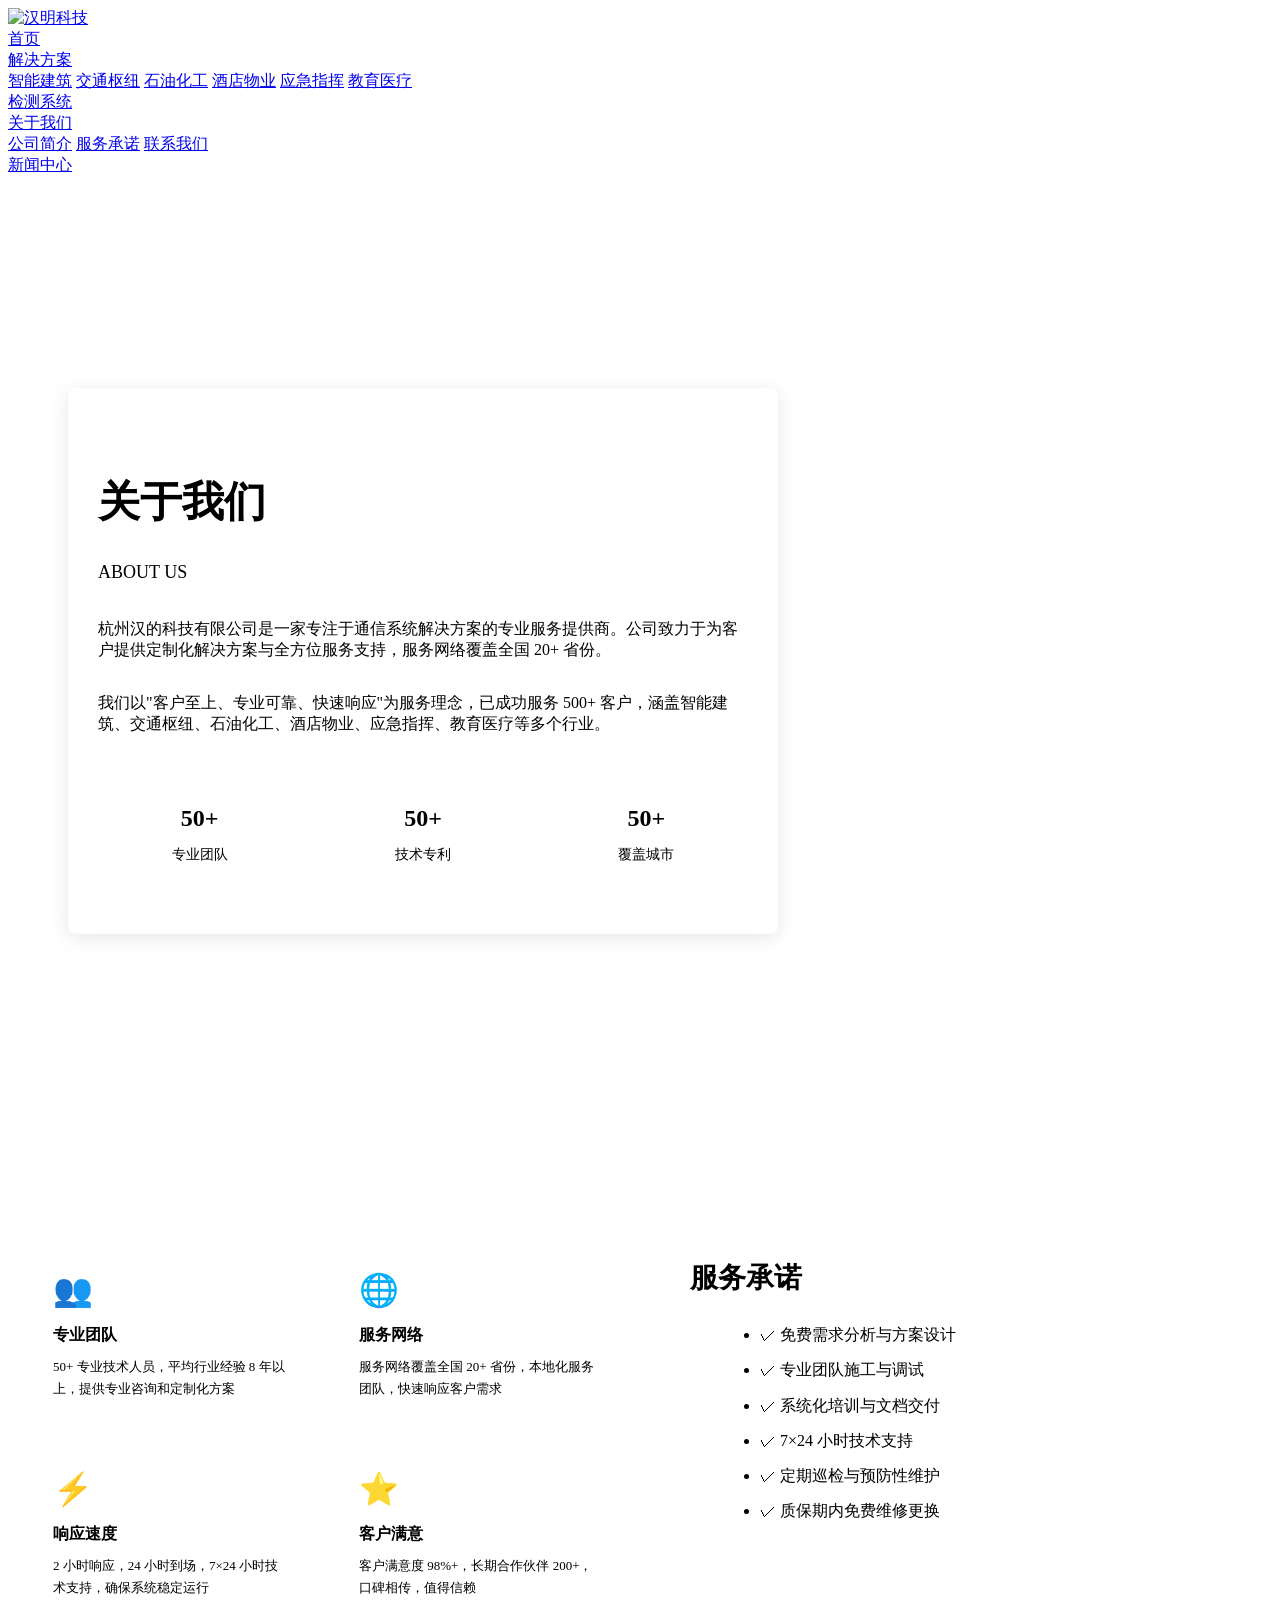
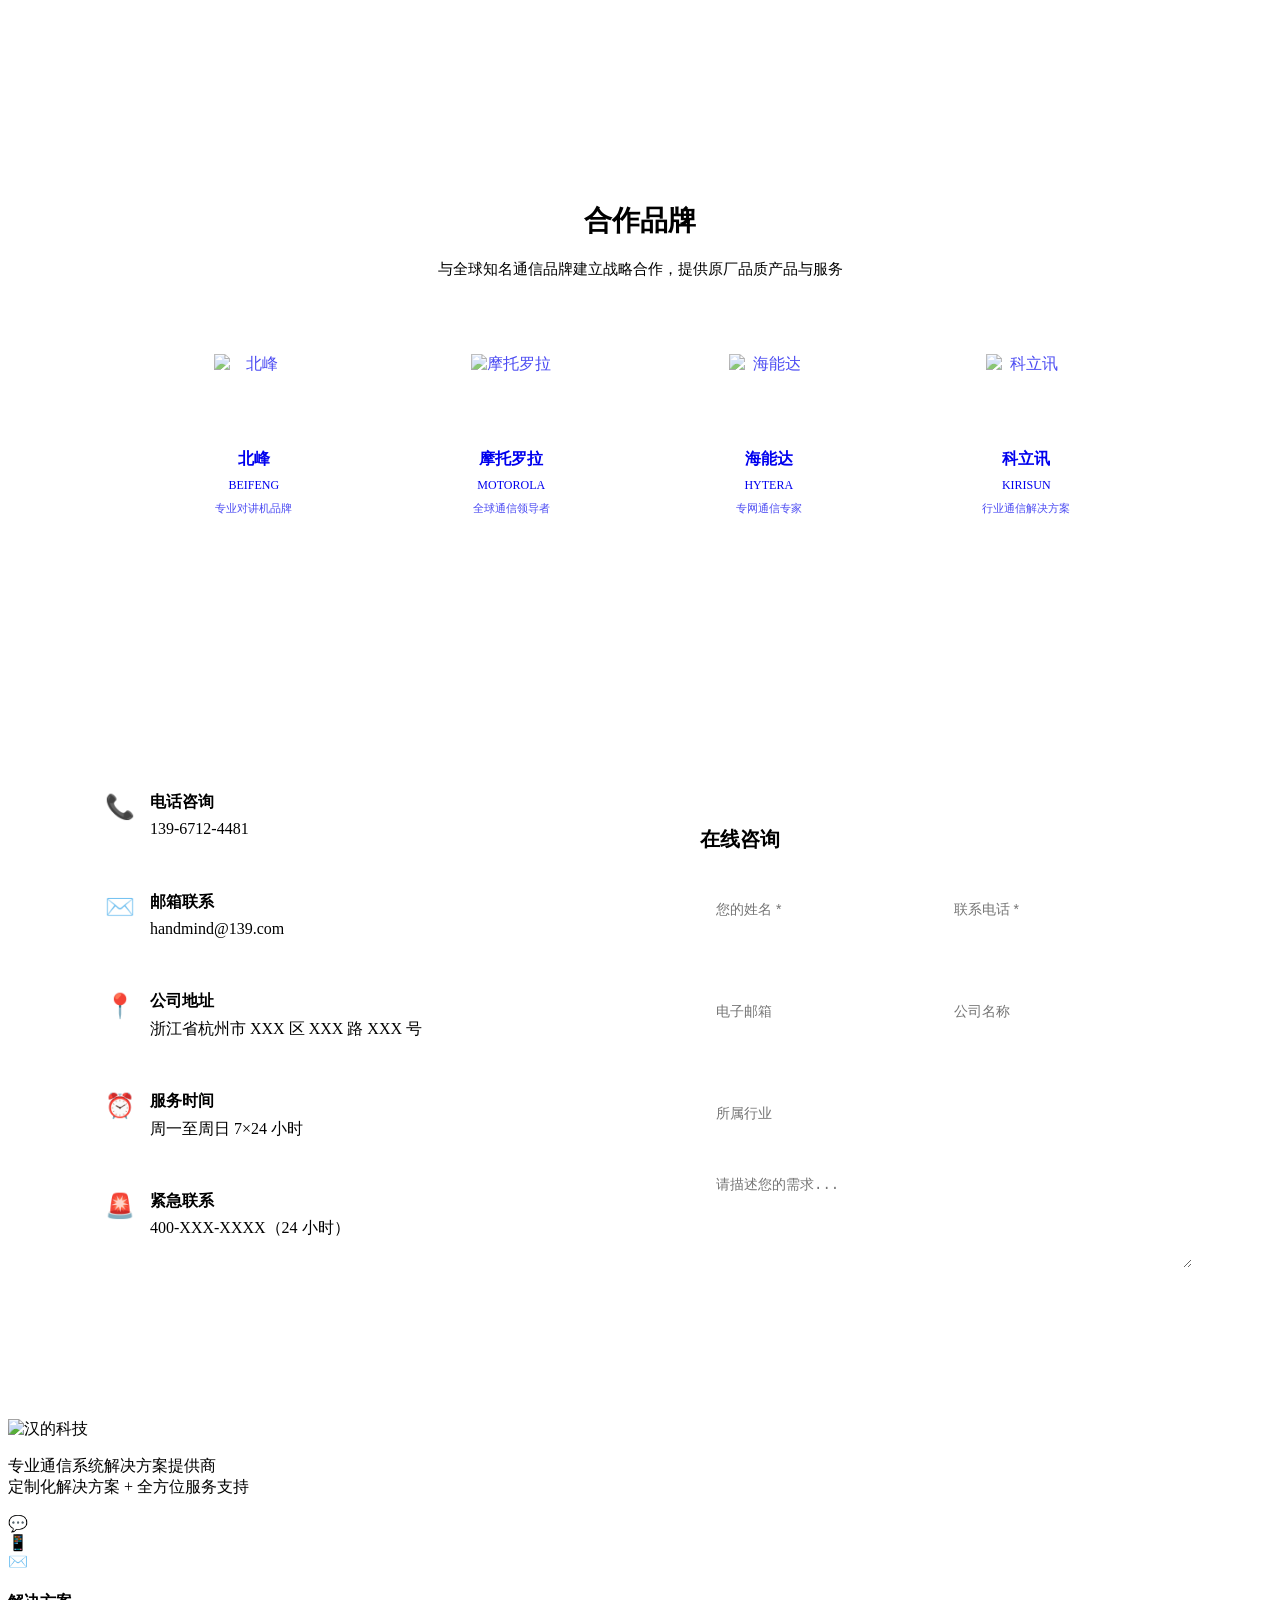
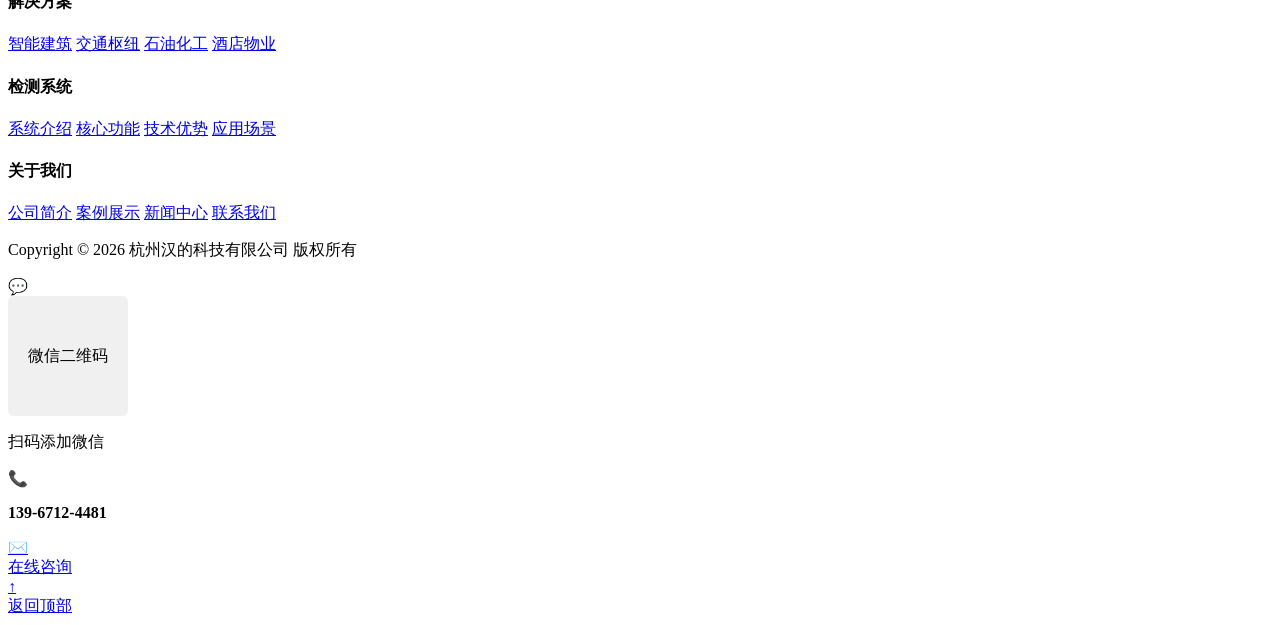
==== about.html @ 93b8c25a "Add files via upload" ====
<!DOCTYPE html>
<html lang="zh-CN">
<head>
<meta charset="UTF-8">
<meta name="viewport" content="width=device-width, initial-scale=1.0">
<title>关于我们 - 汉的科技</title>
<link rel="stylesheet" href="../css/style.css">
<style>
.page-header {
  position: relative;
  height: 100vh;
  min-height: 600px;
  padding-top: 70px;
  overflow: hidden;
  z-index: 1;
}

.page-header-content {
  position: absolute;
  z-index: 2;
  max-width: 650px;
  margin: 0;
  padding: 30px;
  height: 50%;
  display: flex;
  flex-direction: column;
  justify-content: center;
  align-items: flex-start;
  background: rgba(255, 255, 255, 0.9);
  border-radius: 8px;
  box-shadow: 0 4px 20px rgba(0, 0, 0, 0.1);
  left: 60px;
  top: 50%;
  transform: translateY(-50%);
}
.page-header h1 {
  font-size: 42px;
  font-weight: 700;
  margin-bottom: 14px;
  color: var(--text);
}
.page-header h1 span { color: var(--accent); }
.page-header p { font-size: 16px; color: var(--text-muted); }
.about-content {
  max-width: 2260px;
  margin-left:150px;
  margin-right:150px;
  margin: 0 auto;
  padding: 60px 20px;
}
.about-content p {
  font-size: 15px;
  line-height: 1.9;
  color: var(--text-muted);
  margin-bottom: 30px;
}
.advantages-grid {
  display: grid;
  grid-template-columns: repeat(2, 1fr);
  gap: 20px;
  margin: 40px 0;
 
}
.advantage-item {
  padding: 25px;
  background: var(--surface);
  border: 1px solid var(--border);
  border-radius: 8px;
}
.advantage-icon {
  font-size: 32px;
  margin-bottom: 15px;
}
.advantage-item h3 {
  font-size: 16px;
  margin-bottom: 10px;
  color: var(--text);
}
.advantage-item p {
  font-size: 13px;
  color: var(--text-muted);
  line-height: 1.7;
  margin: 0;
}
.brands-section {
  padding: 60px 20px;
  background: var(--surface2);
  margin: 50px -20px;
}
.contact-page {
  max-width: 1100px;
  margin: 0 auto;
  padding: 60px 20px;
}
.contact-inner1 {
  max-width: 2560px;
  display: grid;
  grid-template-columns: 1fr 1fr;
  gap: 60px;
  align-items: flex-start;
}
.contact-items {
  display: flex;
  flex-direction: column;
  gap: 20px;
}
.contact-item {
  display: flex;
  align-items: flex-start;
  gap: 15px;
  padding: 15px;
  background: var(--surface);
  border: 1px solid var(--border);
  border-radius: 8px;
}
.contact-item-icon {
  font-size: 24px;
  flex-shrink: 0;
  margin-top: 2px;
}
.contact-item-text {
  flex: 1;
}
.contact-item-text strong {
  display: block;
  font-size: 16px;
  margin-bottom: 5px;
  color: var(--text);
}
.contact-item-text {
  color: var(--text-muted);
  line-height: 1.4;
}
.contact-form {
  background: var(--surface);
  border: 1px solid var(--border);
  border-radius: 12px;
  padding: 30px;
}
.form-row {
  display: grid;
  grid-template-columns: 1fr 1fr;
  gap: 15px;
  margin-bottom: 15px;
}
.form-input {
  width: 100%;
  padding: 12px 16px;
  border: 1px solid var(--border);
  border-radius: 8px;
  font-size: 14px;
  margin-bottom: 15px;
  transition: var(--transition);
}
.form-input:focus {
  outline: none;
  border-color: var(--accent);
  box-shadow: 0 0 0 3px rgba(0, 102, 204, 0.1);
}
.form-input[type="text"],
.form-input[type="email"],
.form-input[type="tel"] {
  height: 48px;
}
.form-input textarea {
  resize: vertical;
  min-height: 120px;
}
.btn-primary {
  display: inline-block;
  padding: 12px 24px;
  background: var(--accent);
  color: white;
  border: none;
  border-radius: 8px;
  font-size: 14px;
  font-weight: 600;
  cursor: pointer;
  transition: var(--transition);
  text-decoration: none;
}
.btn-primary:hover {
  background: var(--accent2);
  transform: translateY(-1px);
  box-shadow: 0 4px 12px rgba(0, 102, 204, 0.3);
}
.btn-full {
  width: 100%;
  text-align: center;
}
.brands-section h3 {
  font-size: 28px;
  text-align: center;
  margin-bottom: 15px;
  color: var(--text);
}
.brands-section p {
  text-align: center;
  color: var(--text-muted);
  margin-bottom: 40px;
}
.brands-grid {
  display: grid;
  grid-template-columns: repeat(4, 1fr);
  gap: 30px;
  max-width: 1000px;
  margin: 0 auto;
}
.brand-item {
  background: var(--surface);
  border: 1px solid var(--border);
  border-radius: 12px;
  padding: 30px 20px;
  text-align: center;
  transition: var(--transition);
}
.brand-item:hover {
  border-color: var(--accent2);
  box-shadow: 0 8px 24px var(--glow);
  transform: translateY(-4px);
}
.brand-logo {
  display: flex;
  align-items: center;
  justify-content: center;
  margin-bottom: 15px;
  opacity: 0.7;
}
.brand-name {
  font-size: 16px;
  font-weight: 600;
  color: var(--text);
  margin-bottom: 8px;
}
.brand-desc {
  font-size: 12px;
  color: var(--text-muted);
}
@media (max-width: 768px) {
  .brands-grid {
    grid-template-columns: repeat(2, 1fr);
  }
}
</style>
</head>
<body>

<nav class="navbar">
  <div class="navbar-inner">
    <a href="../index.html" class="nav-brand">
      <img src="../images/logo.png" alt="汉明科技" class="nav-logo-img">
    </a>
    <div class="nav-menu">
      <a href="../index.html">首页</a>
      <div class="nav-item">
        <a href="solutions.html">解决方案</a>
        <div class="dropdown-menu">
          <a href="solutions.html#building">智能建筑</a>
          <a href="solutions.html#transport">交通枢纽</a>
          <a href="solutions.html#industry">石油化工</a>
          <a href="solutions.html#hotel">酒店物业</a>
          <a href="solutions.html#emergency">应急指挥</a>
          <a href="solutions.html#education">教育医疗</a>
        </div>
      </div>
      <a href="detection.html">检测系统</a>
      <div class="nav-item">
        <a href="about.html" class="active">关于我们</a>
        <div class="dropdown-menu">
          <a href="about.html">公司简介</a>
          <a href="about.html">服务承诺</a>
          <a href="about.html#contact">联系我们</a>
        </div>
      </div>
      <a href="news.html">新闻中心</a>
    </div>
  </div>
</nav>

<div class="page-header">
  <div class="slide-bg" style="background-image: url('../images/2.png');"></div>
  <div class="page-header-content">
    <h1>关于<span>我们</span></h1>
    <p style="font-size: 18px; color: var(--accent); margin-bottom: 20px;">ABOUT US</p>
    <p>杭州汉的科技有限公司是一家专注于通信系统解决方案的专业服务提供商。公司致力于为客户提供定制化解决方案与全方位服务支持，服务网络覆盖全国 20+ 省份。</p>
    <p>我们以"客户至上、专业可靠、快速响应"为服务理念，已成功服务 500+ 客户，涵盖智能建筑、交通枢纽、石油化工、酒店物业、应急指挥、教育医疗等多个行业。</p>
    
    <div style="display: flex; gap: 20px; margin-top: 30px; width: 100%;">
      <div style="text-align: center; flex: 1;">
        <h3 style="font-size: 24px; color: var(--accent); margin-bottom: 5px;">50+</h3>
        <p style="font-size: 14px; color: var(--text-muted); text-transform: uppercase;">专业团队</p>
      </div>
      <div style="text-align: center; flex: 1;">
        <h3 style="font-size: 24px; color: var(--accent); margin-bottom: 5px;">50+</h3>
        <p style="font-size: 14px; color: var(--text-muted); text-transform: uppercase;">技术专利</p>
      </div>
      <div style="text-align: center; flex: 1;">
        <h3 style="font-size: 24px; color: var(--accent); margin-bottom: 5px;">50+</h3>
        <p style="font-size: 14px; color: var(--text-muted); text-transform: uppercase;">覆盖城市</p>
      </div>
    </div>
  </div>
</div>

<div class="about-content">
  <div class="reveal reveal-delay-2" style="display:grid; grid-template-columns:1fr 1fr; gap:40px; align-items:start;">
    <!-- 四个卡片 -->
    <div class="advantages-grid">
      <div class="advantage-item">
        <div class="advantage-icon">👥</div>
        <h3>专业团队</h3>
        <p>50+ 专业技术人员，平均行业经验 8 年以上，提供专业咨询和定制化方案</p>
      </div>
      <div class="advantage-item">
        <div class="advantage-icon">🌐</div>
        <h3>服务网络</h3>
        <p>服务网络覆盖全国 20+ 省份，本地化服务团队，快速响应客户需求</p>
      </div>
      <div class="advantage-item">
        <div class="advantage-icon">⚡</div>
        <h3>响应速度</h3>
        <p>2 小时响应，24 小时到场，7×24 小时技术支持，确保系统稳定运行</p>
      </div>
      <div class="advantage-item">
        <div class="advantage-icon">⭐</div>
        <h3>客户满意</h3>
        <p>客户满意度 98%+，长期合作伙伴 200+，口碑相传，值得信赖</p>
      </div>
    </div>
    
    <!-- 服务承诺 -->
    <div class="reveal reveal-delay-3" style="background:var(--surface); border:1px solid var(--border); border-radius:12px; padding:30px;">
      <h2 style="font-size:28px; margin-bottom:20px; color:var(--text);">服务承诺</h2>
      <ul style="color:var(--text-muted); line-height:2.2;margin-left:30px;">
        <li>✓ 免费需求分析与方案设计</li>
        <li>✓ 专业团队施工与调试</li>
        <li>✓ 系统化培训与文档交付</li>
        <li>✓ 7×24 小时技术支持</li>
        <li>✓ 定期巡检与预防性维护</li>
        <li>✓ 质保期内免费维修更换</li>
      </ul>
    </div>
  </div>
  
  <!-- 合作品牌 -->
  <div class="brands-section reveal">
    <h3>合作品牌</h3>
    <p>与全球知名通信品牌建立战略合作，提供原厂品质产品与服务</p>
    <div class="brands-grid">
      <a href="https://www.bftx.net/" target="_blank" class="brand-item" style="text-decoration:none;">
        <div class="brand-logo">
          <img src="../images/beifeng.png" alt="北峰" style="width:80px; height:80px; object-fit:contain;">
        </div>
        <div class="brand-name">北峰</div>
        <div class="brand-desc">BEIFENG</div>
        <div class="brand-desc" style="margin-top:8px; font-size:11px; opacity:0.7;">专业对讲机品牌</div>
      </a>
      <a href="https://www.motorolasolutions.com/zh_cn/products/mototrbo.html" target="_blank" class="brand-item" style="text-decoration:none;">
        <div class="brand-logo">
          <img src="../images/motuoluola.png" alt="摩托罗拉" style="width:80px; height:80px; object-fit:contain;">
        </div>
        <div class="brand-name">摩托罗拉</div>
        <div class="brand-desc">MOTOROLA</div>
        <div class="brand-desc" style="margin-top:8px; font-size:11px; opacity:0.7;">全球通信领导者</div>
      </a>
      <a href="https://www.hytera.com" target="_blank" class="brand-item" style="text-decoration:none;">
        <div class="brand-logo">
          <img src="../images/hainengda.png" alt="海能达" style="width:80px; height:80px; object-fit:contain;">
        </div>
        <div class="brand-name">海能达</div>
        <div class="brand-desc">HYTERA</div>
        <div class="brand-desc" style="margin-top:8px; font-size:11px; opacity:0.7;">专网通信专家</div>
      </a>
      <a href="https://www.kirisun.com" target="_blank" class="brand-item" style="text-decoration:none;">
        <div class="brand-logo">
          <img src="../images/KELIXUN1.png" alt="科立讯" style="width:80px; height:80px; object-fit:contain;">
        </div>
        <div class="brand-name">科立讯</div>
        <div class="brand-desc">KIRISUN</div>
        <div class="brand-desc" style="margin-top:8px; font-size:11px; opacity:0.7;">行业通信解决方案</div>
      </a>
    </div>
  </div>
</div>

<!-- 联系我们 -->
<section class="contact-page" id="contact">
  <div class="contact-inner1">
    <div class="contact-items reveal">
      <div class="contact-item">
        <div class="contact-item-icon">📞</div>
        <div class="contact-item-text">
          <strong>电话咨询</strong>
          139-6712-4481
        </div>
      </div>
      <div class="contact-item">
        <div class="contact-item-icon">✉️</div>
        <div class="contact-item-text">
          <strong>邮箱联系</strong>
          handmind@139.com
        </div>
      </div>
      <div class="contact-item">
        <div class="contact-item-icon">📍</div>
        <div class="contact-item-text">
          <strong>公司地址</strong>
          浙江省杭州市 XXX 区 XXX 路 XXX 号
        </div>
      </div>
      <div class="contact-item">
        <div class="contact-item-icon">⏰</div>
        <div class="contact-item-text">
          <strong>服务时间</strong>
          周一至周日 7×24 小时
        </div>
      </div>
      <div class="contact-item">
        <div class="contact-item-icon">🚨</div>
        <div class="contact-item-text">
          <strong>紧急联系</strong>
          400-XXX-XXXX（24 小时）
        </div>
      </div>
    </div>
    
    <div class="contact-form reveal reveal-delay-2">
      <form>
        <h3 style="font-size:20px; margin-bottom:20px; color:var(--text);">在线咨询</h3>
        <div class="form-row">
          <input type="text" class="form-input" placeholder="您的姓名 *" required>
          <input type="tel" class="form-input" placeholder="联系电话 *" required>
        </div>
        <div class="form-row">
          <input type="email" class="form-input" placeholder="电子邮箱">
          <input type="text" class="form-input" placeholder="公司名称">
        </div>
        <input type="text" class="form-input" placeholder="所属行业">
        <textarea class="form-input" rows="5" placeholder="请描述您的需求..."></textarea>
        <button type="submit" class="btn-primary btn-full">提交咨询 →</button>
      </form>
    </div>
  </div>
</section>

<footer class="footer">
  <div class="footer-inner">
    <div class="footer-brand">
      <div class="nav-brand">
        <img src="../images/logo.png" alt="汉的科技" class="nav-logo-img">
      </div>
      <p>专业通信系统解决方案提供商<br>定制化解决方案 + 全方位服务支持</p>
      <div class="footer-social">
        <div class="social-icon">💬</div>
        <div class="social-icon">📱</div>
        <div class="social-icon">✉️</div>
      </div>
    </div>
    <div class="footer-links">
      <div class="footer-col">
        <h4>解决方案</h4>
        <a href="solutions.html#building">智能建筑</a>
        <a href="solutions.html#transport">交通枢纽</a>
        <a href="solutions.html#industry">石油化工</a>
        <a href="solutions.html#hotel">酒店物业</a>
      </div>
      <div class="footer-col">
        <h4>检测系统</h4>
        <a href="detection.html">系统介绍</a>
        <a href="detection.html#features">核心功能</a>
        <a href="detection.html#tech">技术优势</a>
        <a href="detection.html#scenario">应用场景</a>
      </div>

      <div class="footer-col">
        <h4>关于我们</h4>
        <a href="about.html">公司简介</a>
        <a href="about.html">案例展示</a>
        <a href="news.html">新闻中心</a>
        <a href="contact.html">联系我们</a>
      </div>
    </div>
  </div>
  <div class="footer-bottom">
    <p>Copyright © 2026 杭州汉的科技有限公司 版权所有</p>
  </div>
</footer>

<!-- 悬浮工具栏 -->
<div class="float-toolbar">
  <div class="float-btn" id="wechatBtn">
    <span>💬</span>
    <div class="float-tooltip">
      <div style="width:120px; height:120px; background:#f0f0f0; display:flex; align-items:center; justify-content:center; border-radius:6px; margin-bottom:8px;">微信二维码</div>
      <p>扫码添加微信</p>
    </div>
  </div>
  <div class="float-btn" id="phoneBtn">
    <span>📞</span>
    <div class="float-tooltip">
      <p style="font-size:16px; font-weight:600; color:var(--accent);">139-6712-4481</p>
    </div>
  </div>
  <a href="about.html#contact" class="float-btn">
    <span>✉️</span>
    <div class="float-tooltip">在线咨询</div>
  </a>
  <a href="#" class="float-btn" id="backToTop">
    <span>↑</span>
    <div class="float-tooltip">返回顶部</div>
  </a>
</div>

<script src="../js/main.js"></script>
</body>
</html>
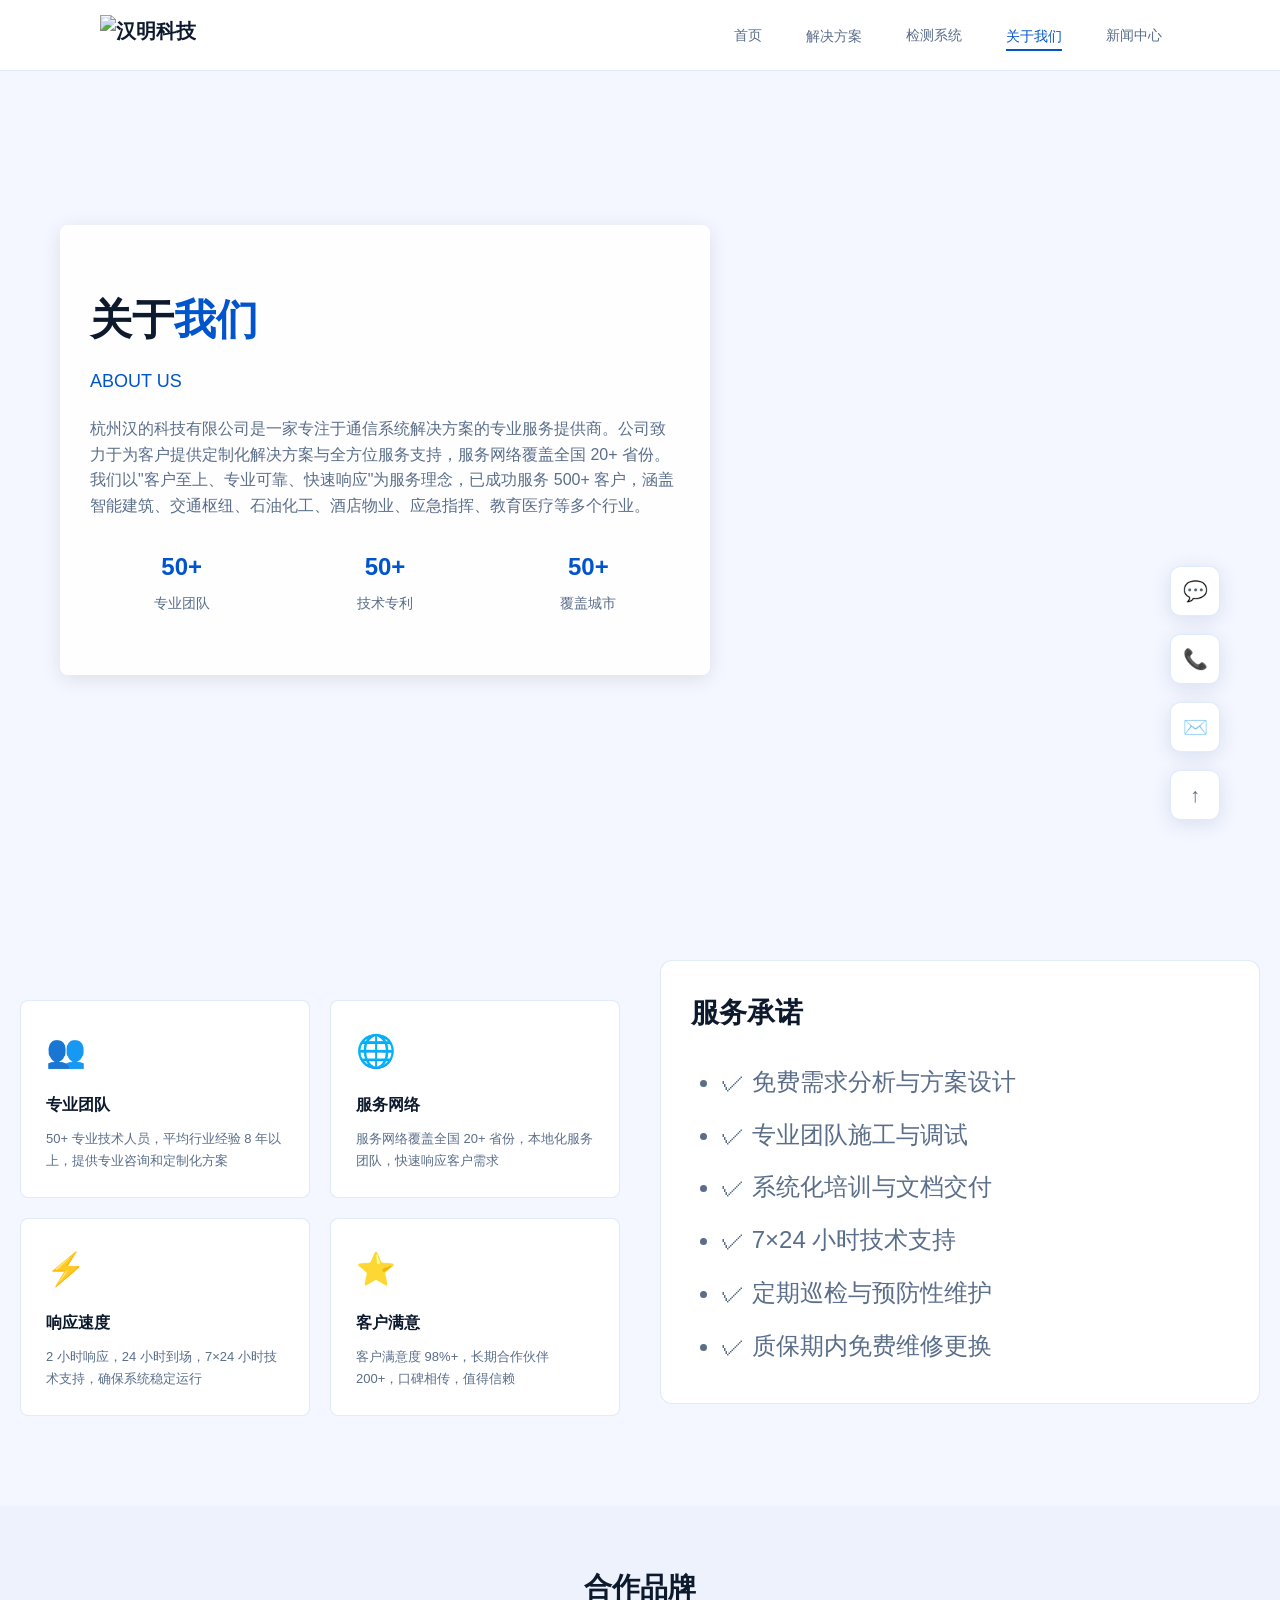
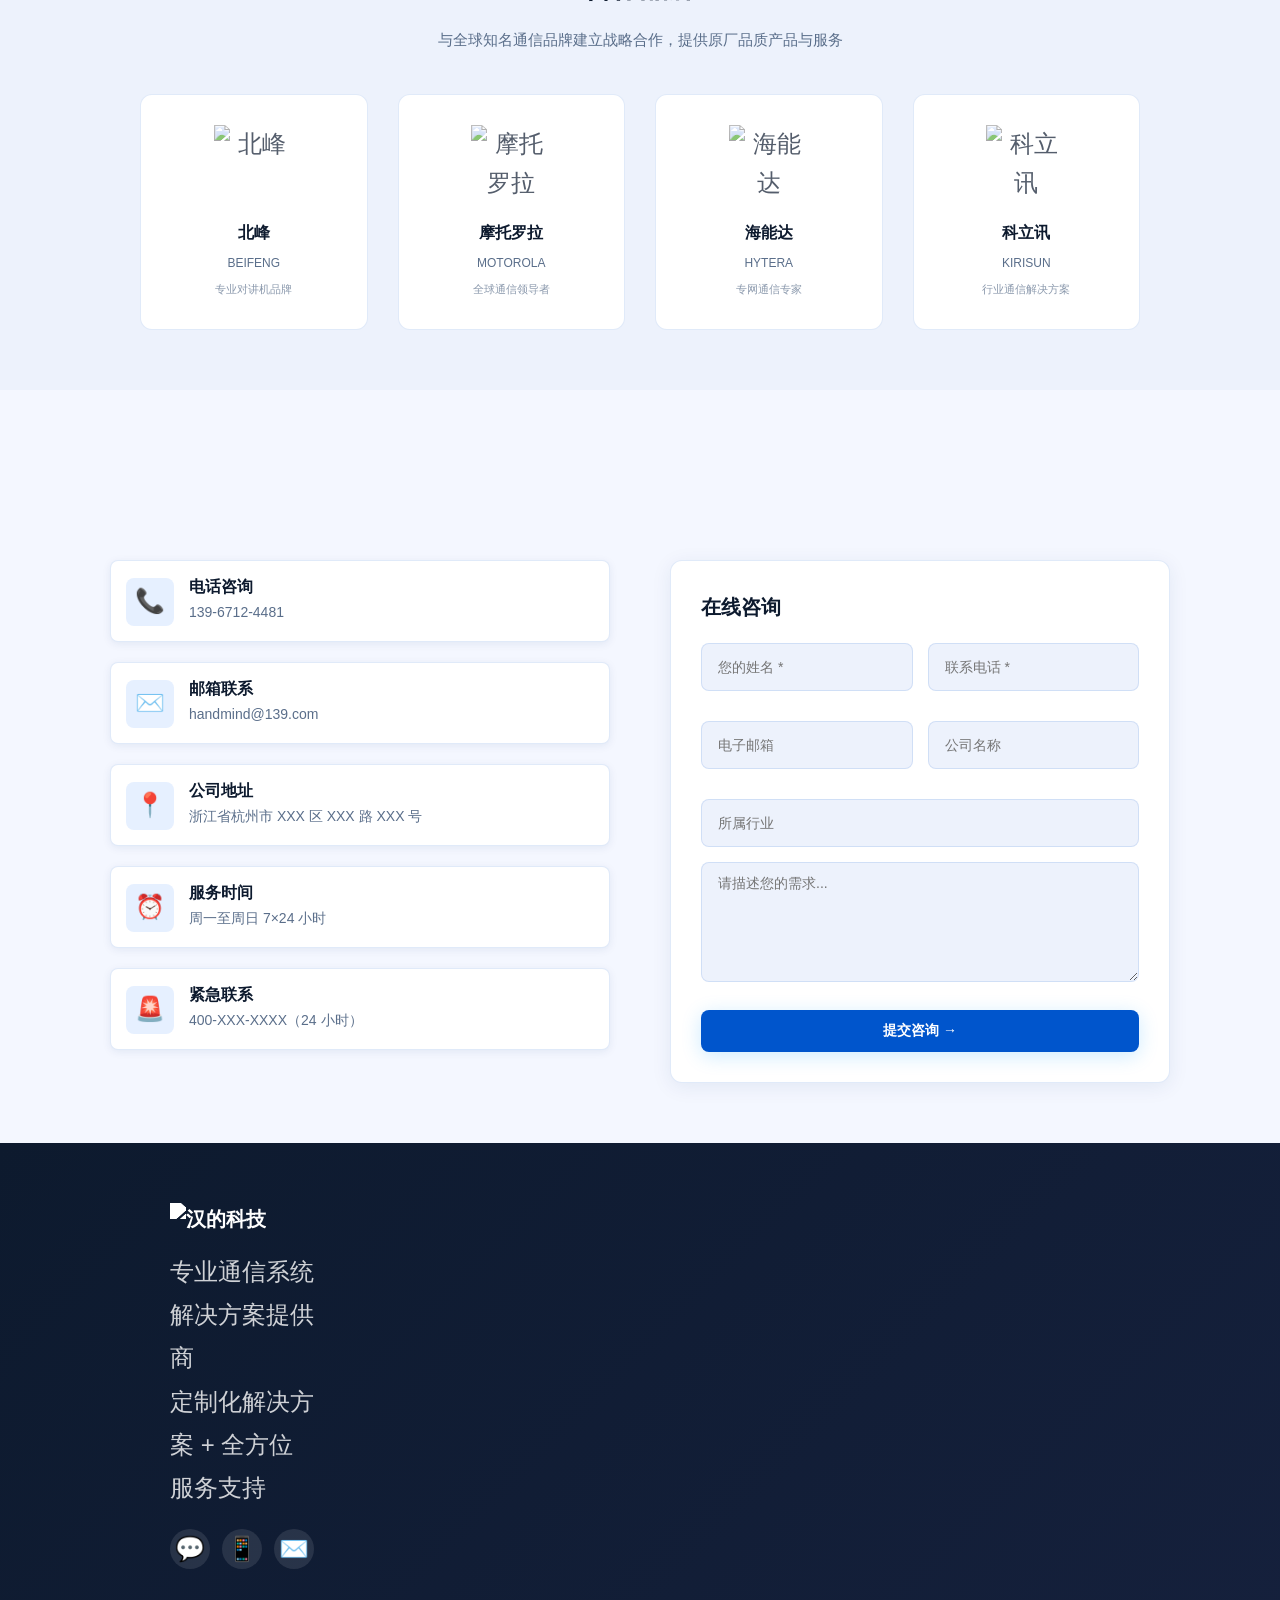
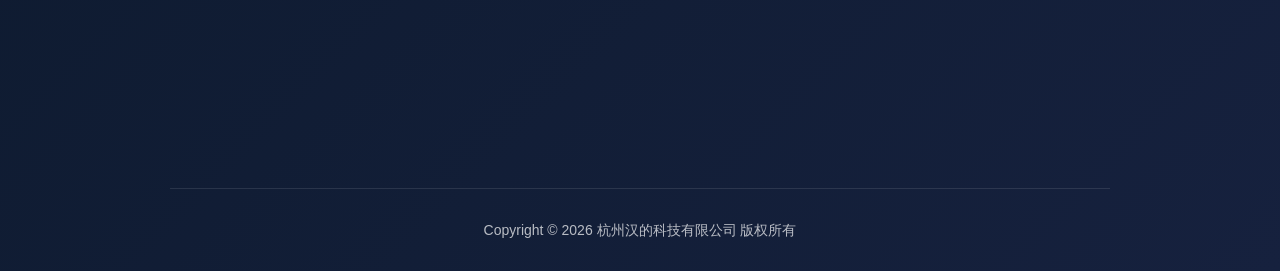
==== commit f00b0b28: "Fix broken page links and mobile menu toggle behavior" ====
--- a/about.html
+++ b/about.html
@@ -4,7 +4,7 @@
 <meta charset="UTF-8">
 <meta name="viewport" content="width=device-width, initial-scale=1.0">
 <title>关于我们 - 汉的科技</title>
-<link rel="stylesheet" href="../css/style.css">
+<link rel="stylesheet" href="style.css">
 <style>
 .page-header {
   position: relative;
@@ -247,11 +247,11 @@
 
 <nav class="navbar">
   <div class="navbar-inner">
-    <a href="../index.html" class="nav-brand">
-      <img src="../images/logo.png" alt="汉明科技" class="nav-logo-img">
+    <a href="index.html" class="nav-brand">
+      <img src="images/logo.png" alt="汉明科技" class="nav-logo-img">
     </a>
     <div class="nav-menu">
-      <a href="../index.html">首页</a>
+      <a href="index.html">首页</a>
       <div class="nav-item">
         <a href="solutions.html">解决方案</a>
         <div class="dropdown-menu">
@@ -278,7 +278,7 @@
 </nav>
 
 <div class="page-header">
-  <div class="slide-bg" style="background-image: url('../images/2.png');"></div>
+  <div class="slide-bg" style="background-image: url('images/2.png');"></div>
   <div class="page-header-content">
     <h1>关于<span>我们</span></h1>
     <p style="font-size: 18px; color: var(--accent); margin-bottom: 20px;">ABOUT US</p>
@@ -349,7 +349,7 @@
     <div class="brands-grid">
       <a href="https://www.bftx.net/" target="_blank" class="brand-item" style="text-decoration:none;">
         <div class="brand-logo">
-          <img src="../images/beifeng.png" alt="北峰" style="width:80px; height:80px; object-fit:contain;">
+          <img src="images/beifeng.png" alt="北峰" style="width:80px; height:80px; object-fit:contain;">
         </div>
         <div class="brand-name">北峰</div>
         <div class="brand-desc">BEIFENG</div>
@@ -357,7 +357,7 @@
       </a>
       <a href="https://www.motorolasolutions.com/zh_cn/products/mototrbo.html" target="_blank" class="brand-item" style="text-decoration:none;">
         <div class="brand-logo">
-          <img src="../images/motuoluola.png" alt="摩托罗拉" style="width:80px; height:80px; object-fit:contain;">
+          <img src="images/motuoluola.png" alt="摩托罗拉" style="width:80px; height:80px; object-fit:contain;">
         </div>
         <div class="brand-name">摩托罗拉</div>
         <div class="brand-desc">MOTOROLA</div>
@@ -365,7 +365,7 @@
       </a>
       <a href="https://www.hytera.com" target="_blank" class="brand-item" style="text-decoration:none;">
         <div class="brand-logo">
-          <img src="../images/hainengda.png" alt="海能达" style="width:80px; height:80px; object-fit:contain;">
+          <img src="images/hainengda.png" alt="海能达" style="width:80px; height:80px; object-fit:contain;">
         </div>
         <div class="brand-name">海能达</div>
         <div class="brand-desc">HYTERA</div>
@@ -373,7 +373,7 @@
       </a>
       <a href="https://www.kirisun.com" target="_blank" class="brand-item" style="text-decoration:none;">
         <div class="brand-logo">
-          <img src="../images/KELIXUN1.png" alt="科立讯" style="width:80px; height:80px; object-fit:contain;">
+          <img src="images/KELIXUN1.png" alt="科立讯" style="width:80px; height:80px; object-fit:contain;">
         </div>
         <div class="brand-name">科立讯</div>
         <div class="brand-desc">KIRISUN</div>
@@ -447,7 +447,7 @@
   <div class="footer-inner">
     <div class="footer-brand">
       <div class="nav-brand">
-        <img src="../images/logo.png" alt="汉的科技" class="nav-logo-img">
+        <img src="images/logo.png" alt="汉的科技" class="nav-logo-img">
       </div>
       <p>专业通信系统解决方案提供商<br>定制化解决方案 + 全方位服务支持</p>
       <div class="footer-social">
@@ -477,7 +477,7 @@
         <a href="about.html">公司简介</a>
         <a href="about.html">案例展示</a>
         <a href="news.html">新闻中心</a>
-        <a href="contact.html">联系我们</a>
+        <a href="about.html#contact">联系我们</a>
       </div>
     </div>
   </div>
@@ -511,6 +511,6 @@
   </a>
 </div>
 
-<script src="../js/main.js"></script>
+<script src="main.js"></script>
 </body>
 </html>
--- a/style.css
+++ b/style.css
@@ -0,0 +1,1131 @@
+/* ===================================
+   汉的科技 - 解决方案与服务型官网
+   配色方案：浅蓝系，突出解决方案与服务
+   =================================== */
+
+/* ========== CSS 变量 ========== */
+:root {
+  /* 配色方案 */
+  --primary: #f4f7ff;
+  --primary-dark: #e0eaff;
+  --accent: #0055cc;
+  --accent2: #0099ff;
+  --accent-light: #e6f0ff;
+  
+  /* 文本颜色 */
+  --text: #0d1a2e;
+  --text-muted: #5a6e8a;
+  --text-light: #8a9fb5;
+  
+  /* 表面颜色 */
+  --surface: #ffffff;
+  --surface2: #edf2fc;
+  
+  /* 效果 */
+  --border: rgba(0,85,204,0.12);
+  --glow: rgba(0,153,255,0.2);
+  --shadow: rgba(0,50,120,0.08);
+  --shadow-md: rgba(0,50,120,0.12);
+  --shadow-lg: rgba(0,50,120,0.15);
+  
+  /* 渐变 */
+  --gradient-primary: linear-gradient(135deg, #0055cc 0%, #0099ff 100%);
+  --gradient-light: linear-gradient(135deg, #f4f7ff 0%, #e0eaff 100%);
+  
+  /* 动画 */
+  --transition: all 0.3s ease;
+  
+  /* 字体 */
+  --font-body: 'Noto Sans SC', -apple-system, 'Microsoft YaHei', sans-serif;
+  --font-display: 'Orbitron', 'Arial', sans-serif;
+}
+
+/* ========== 基础样式 ========== */
+* {
+  margin: 0;
+  padding: 0;
+  box-sizing: border-box;
+}
+
+html {
+  scroll-behavior: smooth;
+  /* 页面显示效果 150% - 使用 font-size 缩放 */
+  font-size: 24px;
+}
+
+body {
+  font-family: var(--font-body);
+  background: var(--primary);
+  color: var(--text);
+  line-height: 1.6;
+  overflow-x: hidden;
+}
+
+/* 滚动条 */
+::-webkit-scrollbar {
+  width: 4px;
+}
+::-webkit-scrollbar-track {
+  background: var(--primary);
+}
+::-webkit-scrollbar-thumb {
+  background: var(--accent2);
+  border-radius: 2px;
+}
+
+.container {
+  max-width: auto;
+  margin: 0 auto;
+  padding: 0 20px;
+}
+
+a {
+  text-decoration: none;
+  color: inherit;
+}
+
+/* ========== 导航栏 ========== */
+.navbar {
+  position: fixed;
+  top: 0;
+  left: 0;
+  right: 0;
+  z-index: 1000;
+  background: rgba(255,255,255,0.92);
+  backdrop-filter: blur(20px);
+  border-bottom: 1px solid var(--border);
+  transition: var(--transition);
+}
+
+.navbar.scrolled {
+  background: rgba(255,255,255,0.99);
+  box-shadow: 0 4px 30px var(--shadow);
+}
+
+.navbar-inner {
+  display: flex;
+  align-items: center;
+  justify-content: space-between;
+  padding: 15px 100px;
+  max-width: 2560px;
+  margin: 0 auto;
+}
+
+.nav-brand {
+  display: flex;
+  align-items: center;
+  gap: 14px;
+  font-size: 20px;
+  font-weight: 700;
+  color: var(--text);
+}
+
+.nav-logo {
+  width: 40px;
+  height: 40px;
+  background: var(--gradient-primary);
+  border-radius: 8px;
+  display: flex;
+  align-items: center;
+  justify-content: center;
+  color: white;
+  font-weight: 800;
+  font-family: var(--font-display);
+}
+
+.nav-logo-img {
+  height: 40px;
+  width: auto;
+  max-width: 120px;
+  object-fit: contain;
+}
+
+.nav-menu {
+  display: flex;
+  gap: 8px;
+  align-items: center;
+}
+
+.nav-menu a {
+  padding: 8px 18px;
+  color: var(--text-muted);
+  font-size: 14px;
+  border-radius: 4px;
+  transition: var(--transition);
+  position: relative;
+  display: inline-block;
+  vertical-align: middle;
+}
+
+.nav-item {
+  position: relative;
+  display: flex;
+  align-items: center;
+}
+
+.nav-menu a::after {
+  content: '';
+  position: absolute;
+  bottom: 4px;
+  left: 18px;
+  right: 18px;
+  height: 2px;
+  background: var(--accent);
+  transform: scaleX(0);
+  transition: var(--transition);
+}
+
+.nav-menu a:hover,
+.nav-menu a.active {
+  color: var(--accent);
+}
+
+.nav-menu a:hover::after,
+.nav-menu a.active::after {
+  transform: scaleX(1);
+}
+
+/* 下拉菜单样式 */
+.nav-item {
+  position: relative;
+  display: inline-block;
+}
+
+.nav-item:hover .dropdown-menu {
+  display: block;
+}
+
+.dropdown-menu {
+  display: none;
+  position: absolute;
+  top: 100%;
+  left: 0;
+  background: var(--surface);
+  border: 1px solid var(--border);
+  border-radius: 8px;
+  box-shadow: 0 4px 20px var(--shadow);
+  min-width: 180px;
+  z-index: 1000;
+  margin-top: 8px;
+}
+
+.dropdown-menu a {
+  display: block;
+  padding: 12px 16px;
+  color: var(--text);
+  text-decoration: none;
+  transition: var(--transition);
+}
+
+.dropdown-menu a:hover {
+  background: var(--accent-light);
+  color: var(--accent);
+  transform: none;
+}
+
+.dropdown-menu a:hover::after {
+  display: none;
+}
+
+.dropdown-menu a:first-child {
+  border-radius: 8px 8px 0 0;
+}
+
+.dropdown-menu a:last-child {
+  border-radius: 0 0 8px 8px;
+}
+
+/* ========== Hero 轮播 ========== */
+.hero {
+  position: relative;
+  height: 100vh;
+  min-height: 600px;
+  padding-top: 70px;
+  overflow: hidden;
+}
+
+.hero-slides {
+  position: relative;
+  height: 100%;
+}
+
+.hero-slide {
+  position: absolute;
+  inset: 0;
+  opacity: 0;
+  transition: opacity 1s ease;
+}
+
+.hero-slide.active {
+  opacity: 1;
+}
+
+.slide-bg {
+  position: absolute;
+  top: 0;
+  left: 0;
+  right: 0;
+  bottom: 0;
+  background-size: cover;
+  background-position: center;
+  background-repeat: no-repeat;
+  z-index: -1;
+}
+
+.hero-slide:nth-child(1) .slide-bg:not([style*="background-image"]):not([style*="background: url"]):not([style*="background-image: url"]) {
+  background: linear-gradient(135deg, #e8f0fe 0%, #c7d9ff 60%, #dde9ff 100%);
+}
+
+.hero-slide:nth-child(2) .slide-bg:not([style*="background-image"]):not([style*="background: url"]):not([style*="background-image: url"]) {
+  background: linear-gradient(135deg, #e0f7fa 0%, #b2ebf2 60%, #e0f2fe 100%);
+}
+
+.hero-slide:nth-child(3) .slide-bg:not([style*="background-image"]):not([style*="background: url"]):not([style*="background-image: url"]) {
+  background: linear-gradient(135deg, #ede9fe 0%, #ddd6fe 60%, #ede9fe 100%);
+}
+
+.slide-content {
+  position: absolute;
+  inset: 0;
+  display: flex;
+  align-items: center;
+  padding: 0 60px;
+}
+
+.slide-text {
+  max-width: 600px;
+}
+
+.slide-tag {
+  display: inline-block;
+  padding: 6px 16px;
+  background: rgba(0,85,204,0.08);
+  border: 1px solid rgba(0,85,204,0.2);
+  border-radius: 30px;
+  font-size: 12px;
+  color: var(--accent);
+  letter-spacing: 3px;
+  text-transform: uppercase;
+  margin-bottom: 24px;
+  animation: fadeInUp 0.8s forwards;
+}
+
+.slide-title {
+  font-size: 48px;
+  font-weight: 800;
+  line-height: 1.1;
+  margin-bottom: 20px;
+  color: var(--text);
+  animation: fadeInUp 0.8s 0.2s ease both;
+}
+
+.slide-title span {
+  color: var(--accent);
+}
+
+.slide-desc {
+  font-size: 16px;
+  color: var(--text-muted);
+  line-height: 1.8;
+  margin-bottom: 36px;
+  animation: fadeInUp 0.8s 0.4s ease both;
+}
+
+.slide-btn {
+  display: inline-flex;
+  align-items: center;
+  gap: 10px;
+  padding: 14px 32px;
+  background: var(--gradient-primary);
+  border-radius: 4px;
+  color: white;
+  font-size: 15px;
+  font-weight: 600;
+  cursor: pointer;
+  transition: var(--transition);
+  animation: fadeInUp 0.8s 0.6s ease both;
+  border: none;
+  box-shadow: 0 4px 20px var(--glow);
+}
+
+.slide-btn:hover {
+  transform: translateY(-2px);
+  box-shadow: 0 8px 30px var(--glow);
+}
+
+.hero-dots {
+  position: absolute;
+  bottom: 40px;
+  left: 50%;
+  transform: translateX(-50%);
+  display: flex;
+  gap: 10px;
+  z-index: 10;
+}
+
+.hero-dot {
+  width: 8px;
+  height: 8px;
+  border-radius: 50%;
+  background: rgba(0,85,204,0.25);
+  cursor: pointer;
+  transition: var(--transition);
+}
+
+.hero-dot.active {
+  width: 28px;
+  border-radius: 4px;
+  background: var(--accent);
+}
+
+/* ========== 分区样式 ========== */
+section {
+  padding: 80px 20px;
+}
+
+.section-header {
+  text-align: left;
+  margin-bottom: 60px;
+  margin-left: 150px;
+}
+
+.section-tag {
+  display: inline-block;
+  font-size: 11px;
+  letter-spacing: 4px;
+  text-transform: uppercase;
+  color: var(--accent);
+  margin-bottom: 16px;
+  position: relative;
+}
+
+.section-tag::before,
+.section-tag::after {
+  content: '—';
+  margin: 0 8px;
+  opacity: 0.4;
+}
+
+.section-title {
+  font-size: 36px;
+  font-weight: 700;
+  letter-spacing: 1px;
+  color: var(--text);
+  margin-bottom: 16px;
+}
+
+.section-title span {
+  color: var(--accent);
+}
+
+.section-sub {
+  text-align: left;
+  font-size: 15px;
+  color: var(--text-muted);
+  max-width: 2560px;
+  margin: 0 auto;
+  line-height: 1.8;
+}
+
+/* ========== 解决方案卡片 ========== */
+.solutions-grid {
+  display: grid;
+  grid-template-columns: repeat(5, 1fr);
+  gap: 28px;
+  max-width: 2560px;
+  margin-left: 150px;
+  margin-right:150px;
+}
+
+.solution-card {
+  background: var(--surface);
+  border: 1px solid var(--border);
+  border-radius: 12px;
+  overflow: hidden;
+  transition: var(--transition);
+  box-shadow: 0 2px 12px var(--shadow);
+  cursor: pointer;
+}
+
+.solution-card:hover {
+  border-color: var(--accent2);
+  box-shadow: 0 20px 60px rgba(0,80,200,0.12);
+  transform: translateY(-6px);
+}
+
+.solution-img {
+  width: 100%;
+  height: 200px;
+  background: linear-gradient(135deg, var(--surface2), #dbeafe);
+  display: flex;
+  align-items: center;
+  justify-content: center;
+  position: relative;
+  overflow: hidden;
+}
+
+.solution-icon {
+  font-size: 60px;
+  opacity: 0.3;
+}
+
+.solution-img-img {
+  width: 100%;
+  height: 100%;
+  object-fit: cover;
+}
+
+.solution-info {
+  padding: 24px;
+}
+
+.solution-name {
+  font-size: 18px;
+  font-weight: 600;
+  margin-bottom: 12px;
+  color: var(--text);
+}
+
+.solution-desc {
+  font-size: 14px;
+  color: var(--text-muted);
+  line-height: 1.7;
+  margin-bottom: 16px;
+}
+
+.solution-features {
+  display: flex;
+  flex-wrap: wrap;
+  gap: 8px;
+  margin-bottom: 20px;
+}
+
+.solution-tag {
+  display: inline-block;
+  padding: 4px 10px;
+  background: var(--accent-light);
+  border: 1px solid rgba(0,85,204,0.2);
+  border-radius: 3px;
+  font-size: 11px;
+  color: var(--accent);
+  letter-spacing: 1px;
+}
+
+.solution-link {
+  display: inline-flex;
+  align-items: center;
+  gap: 8px;
+  color: var(--accent);
+  font-size: 14px;
+  font-weight: 600;
+  transition: var(--transition);
+}
+
+.solution-link:hover {
+  gap: 12px;
+}
+
+/* ========== 服务流程 ========== */
+.service-section {
+  background: linear-gradient(135deg, #f0f5ff 0%, #e8f0fe 100%);
+  position: relative;
+  overflow: hidden;
+}
+
+.service-section::before {
+  content: '';
+  position: absolute;
+  top: -50%;
+  right: -10%;
+  width: 600px;
+  height: 600px;
+  background: radial-gradient(circle, rgba(0,153,255,0.07), transparent 70%);
+  pointer-events: none;
+}
+
+.service-process {
+  max-width: 1200px;
+  margin: 0 auto;
+}
+
+.process-timeline {
+  display: flex;
+  justify-content: space-between;
+  position: relative;
+  padding: 40px 0;
+}
+
+.process-timeline::before {
+  content: '';
+  position: absolute;
+  top: 60px;
+  left: 50px;
+  right: 50px;
+  height: 3px;
+  background: linear-gradient(90deg, var(--accent), var(--accent2));
+  z-index: 1;
+}
+
+.process-step {
+  position: relative;
+  text-align: center;
+  flex: 1;
+  z-index: 2;
+}
+
+.process-dot {
+  width: 40px;
+  height: 40px;
+  background: var(--gradient-primary);
+  border-radius: 50%;
+  display: flex;
+  align-items: center;
+  justify-content: center;
+  color: white;
+  font-weight: 700;
+  margin: 0 auto 16px;
+  box-shadow: 0 4px 20px var(--glow);
+}
+
+.process-title {
+  font-size: 14px;
+  font-weight: 600;
+  color: var(--text);
+  margin-bottom: 8px;
+}
+
+.process-desc {
+  font-size: 12px;
+  color: var(--text-muted);
+}
+
+/* ========== 服务卡片 ========== */
+.services-grid {
+  display: grid;
+  grid-template-columns: repeat(6, 1fr);
+  gap: 40px;
+  max-width: 2560px;
+  margin-left: 150px;
+  margin-right:150px;
+}
+
+.service-card {
+  background: var(--surface);
+  border: 1px solid var(--border);
+  border-radius: 12px;
+  padding: 30px;
+  text-align: center;
+  transition: var(--transition);
+  box-shadow: 0 2px 12px var(--shadow);
+}
+
+.service-card:hover {
+  border-color: var(--accent2);
+  box-shadow: 0 8px 32px var(--glow);
+  transform: translateY(-4px);
+}
+
+.service-icon {
+  width: 70px;
+  height: 70px;
+  background: var(--accent-light);
+  border-radius: 50%;
+  display: flex;
+  align-items: center;
+  justify-content: center;
+  font-size: 32px;
+  margin: 0 auto 20px;
+}
+
+.service-name {
+  font-size: 18px;
+  font-weight: 600;
+  margin-bottom: 12px;
+  color: var(--text);
+}
+
+.service-desc {
+  font-size: 14px;
+  color: var(--text-muted);
+  line-height: 1.7;
+}
+
+/* ========== 案例卡片 ========== */
+.cases-grid {
+  display: grid;
+  grid-template-columns: repeat(3, 1fr);
+  gap: 28px;
+  max-width: 2560px;
+  margin: 0 auto;
+}
+
+.case-card {
+  background: var(--surface);
+  border: 1px solid var(--border);
+  border-radius: 12px;
+  overflow: hidden;
+  transition: var(--transition);
+  box-shadow: 0 2px 12px var(--shadow);
+  cursor: pointer;
+}
+
+.case-card:hover {
+  transform: translateY(-6px);
+  border-color: var(--accent2);
+  box-shadow: 0 20px 60px rgba(0,80,200,0.12);
+}
+
+.case-img {
+  width: 100%;
+  height: 200px;
+  background: linear-gradient(135deg, var(--surface2), #dbeafe);
+  display: flex;
+  align-items: center;
+  justify-content: center;
+  position: relative;
+  overflow: hidden;
+}
+
+.case-category {
+  position: absolute;
+  top: 12px;
+  left: 12px;
+  padding: 4px 10px;
+  background: rgba(255,255,255,0.9);
+  border: 1px solid rgba(0,85,204,0.2);
+  border-radius: 3px;
+  font-size: 11px;
+  color: var(--accent);
+  letter-spacing: 1px;
+}
+
+.case-info {
+  padding: 20px;
+}
+
+.case-title {
+  font-size: 16px;
+  font-weight: 600;
+  margin-bottom: 10px;
+  color: var(--text);
+}
+
+.case-desc {
+  font-size: 13px;
+  color: var(--text-muted);
+  line-height: 1.7;
+}
+
+/* ========== 数据展示 ========== */
+.stats-section {
+  background: var(--gradient-primary);
+  padding: 60px 20px;
+  color: white;
+}
+
+.stats-grid {
+  display: grid;
+  grid-template-columns: repeat(4, 1fr);
+  gap: 30px;
+
+  align-items: left;
+  margin-left: 150px;
+}
+
+.stat-item {
+  padding: 20px;
+}
+
+.stat-number {
+  font-size: 48px;
+  font-weight: 800;
+  margin-bottom: 8px;
+}
+
+.stat-label {
+  font-size: 14px;
+  opacity: 0.9;
+}
+
+
+/* ========== 联系表单 ========== */
+
+.contact-section {
+  background: linear-gradient(135deg, #f0f5ff 0%, #e8f4ff 100%);
+  position: relative;
+  overflow: hidden;
+
+
+}
+
+.contact-section::before {
+  content: '';
+  position: absolute;
+  bottom: -20%;
+  left: -10%;
+  width: 500px;
+  height: 500px;
+  background: radial-gradient(circle, rgba(0,153,255,0.07), transparent 70%);
+  pointer-events: none;
+}
+
+.contact-inner {
+  max-width: 2560px;
+  
+  display: grid;
+  grid-template-columns: 1fr 1fr;
+  margin-right:1200px;
+  margin-left: 150px;
+  gap: 60px;
+  align-items: flex-start;
+}
+
+.contact-items {
+  display: flex;
+  flex-direction: column;
+  gap: 20px;
+}
+
+.contact-item {
+  display: flex;
+  align-items: center;
+  gap: 16px;
+  padding: 20px;
+  background: var(--surface);
+  border: 1px solid var(--border);
+  border-radius: 8px;
+  transition: var(--transition);
+  box-shadow: 0 2px 8px var(--shadow);
+}
+
+.contact-item:hover {
+  border-color: var(--accent2);
+  box-shadow: 0 4px 20px var(--glow);
+}
+
+.contact-item-icon {
+  width: 48px;
+  height: 48px;
+  flex-shrink: 0;
+  background: var(--accent-light);
+  border-radius: 8px;
+  display: flex;
+  align-items: center;
+  justify-content: center;
+  font-size: 20px;
+}
+
+.contact-item-text {
+  font-size: 14px;
+  color: var(--text-muted);
+}
+
+.contact-item-text strong {
+  display: block;
+  color: var(--text);
+  margin-bottom: 4px;
+}
+
+.contact-form {
+  background: var(--surface);
+  border: 1px solid var(--border);
+  border-radius: 12px;
+  padding: 40px;
+  box-shadow: 0 4px 20px var(--shadow);
+}
+
+.form-row {
+  display: grid;
+  grid-template-columns: 1fr 1fr;
+  gap: 20px;
+  margin-bottom: 20px;
+}
+
+.form-input {
+  width: 100%;
+  padding: 14px 18px;
+  background: var(--surface2);
+  border: 1px solid var(--border);
+  border-radius: 6px;
+  font-size: 14px;
+  color: var(--text);
+  transition: var(--transition);
+  font-family: var(--font-body);
+}
+
+.form-input:focus {
+  border-color: var(--accent);
+  outline: none;
+  box-shadow: 0 0 0 3px var(--accent-light);
+}
+
+textarea.form-input {
+  resize: vertical;
+  min-height: 120px;
+}
+
+.btn-primary {
+  display: inline-flex;
+  align-items: center;
+  gap: 10px;
+  padding: 14px 32px;
+  background: var(--gradient-primary);
+  border-radius: 4px;
+  border: none;
+  color: white;
+  font-size: 15px;
+  font-weight: 600;
+  cursor: pointer;
+  transition: var(--transition);
+  box-shadow: 0 4px 20px var(--glow);
+}
+
+.btn-primary:hover {
+  transform: translateY(-2px);
+  box-shadow: 0 8px 30px var(--glow);
+}
+
+.btn-full {
+  width: 100%;
+  justify-content: center;
+}
+
+/* ========== 悬浮工具栏 ========== */
+.float-toolbar {
+  position: fixed;
+  right: 60px;
+  bottom: 80px;
+  display: flex;
+  flex-direction: column;
+  gap: 18px;
+  z-index: 9999;
+}
+
+.float-btn {
+  width: 50px;
+  height: 50px;
+  background: var(--surface);
+  border: 1px solid var(--border);
+  border-radius: 10px;
+  display: flex;
+  align-items: center;
+  justify-content: center;
+  cursor: pointer;
+  transition: var(--transition);
+  position: relative;
+  color: var(--text-muted);
+  font-size: 20px;
+  box-shadow: 0 4px 20px var(--shadow-md);
+}
+
+.float-btn:hover {
+  background: var(--accent);
+  border-color: var(--accent);
+  color: white;
+  transform: translateX(-4px);
+  box-shadow: 0 4px 20px var(--glow);
+}
+
+.float-tooltip {
+  position: absolute;
+  right: 62px;
+  top: 50%;
+  transform: translateY(-50%) translateX(20px);
+  background: var(--surface);
+  border: 1px solid var(--border);
+  border-radius: 8px;
+  padding: 12px;
+  white-space: nowrap;
+  opacity: 0;
+  pointer-events: none;
+  transition: var(--transition);
+  box-shadow: 0 8px 24px var(--shadow-lg);
+}
+
+.float-btn:hover .float-tooltip {
+  opacity: 1;
+  pointer-events: all;
+  transform: translateY(-50%) translateX(0);
+}
+
+/* ========== 页脚 ========== */
+.footer {
+  background: linear-gradient(135deg, #0d1a2e 0%, #16213e 100%);
+  color: white;
+  padding: 60px 20px 30px;
+}
+
+.footer-inner {
+  max-width: 2560px;
+  display: grid;
+  grid-template-columns: 1fr 2fr;
+  gap: 1200px;
+  margin-right:150px;
+  margin-left: 150px;
+  padding-bottom: 40px;
+  border-bottom: 1px solid rgba(255,255,255,0.1);
+}
+
+.footer-brand p {
+  opacity: 0.8;
+  margin: 15px 0;
+  line-height: 1.8;
+}
+
+.footer-brand .nav-logo-img {
+  height: 32px;
+  max-width: 100px;
+  filter: brightness(0) invert(1);
+}
+
+.footer-social {
+  display: flex;
+  gap: 12px;
+  margin-top: 20px;
+}
+
+.social-icon {
+  width: 40px;
+  height: 40px;
+  background: rgba(255,255,255,0.1);
+  border-radius: 50%;
+  display: flex;
+  align-items: center;
+  justify-content: center;
+  transition: var(--transition);
+  cursor: pointer;
+}
+
+.social-icon:hover {
+  background: var(--accent);
+  transform: translateY(-2px);
+}
+
+.footer-links {
+  display: grid;
+  grid-template-columns: repeat(3, 1fr);
+  gap: 40px;
+}
+
+.footer-col h4 {
+  font-size: 16px;
+  margin-bottom: 20px;
+  color: white;
+}
+
+.footer-col a {
+  display: block;
+  padding: 8px 0;
+  color: rgba(255,255,255,0.7);
+  font-size: 14px;
+  transition: var(--transition);
+}
+
+.footer-col a:hover {
+  color: white;
+  padding-left: 5px;
+}
+
+.footer-bottom {
+  text-align: center;
+  padding-top: 30px;
+  opacity: 0.7;
+  font-size: 14px;
+}
+
+/* ========== 动画 ========== */
+@keyframes fadeInUp {
+  from {
+    opacity: 0;
+    transform: translateY(30px);
+  }
+  to {
+    opacity: 1;
+    transform: translateY(0);
+  }
+}
+
+.reveal {
+  opacity: 0;
+  transform: translateY(40px);
+  transition: opacity 0.8s ease, transform 0.8s ease;
+}
+
+.reveal.visible {
+  opacity: 1;
+  transform: translateY(0);
+}
+
+.reveal-delay-1 { transition-delay: 0.1s; }
+.reveal-delay-2 { transition-delay: 0.2s; }
+.reveal-delay-3 { transition-delay: 0.3s; }
+.reveal-delay-4 { transition-delay: 0.4s; }
+
+/* ========== 响应式 ========== */
+@media (max-width: 992px) {
+  .solutions-grid,
+  .services-grid,
+  .cases-grid {
+    grid-template-columns: repeat(2, 1fr);
+  }
+  
+  .stats-grid {
+    grid-template-columns: repeat(2, 1fr);
+  }
+  
+  .contact-inner {
+    grid-template-columns: 1fr;
+ 
+ 
+  }
+  
+  .footer-inner {
+    grid-template-columns: 1fr;
+  }
+  
+  .footer-links {
+    grid-template-columns: repeat(2, 1fr);
+  }
+}
+
+@media (max-width: 768px) {
+  .nav-menu {
+    display: none;
+  }
+  
+  .slide-title {
+    font-size: 32px;
+  }
+  
+  .solutions-grid,
+  .services-grid,
+  .cases-grid {
+    grid-template-columns: 1fr;
+  }
+  
+  .process-timeline {
+    flex-direction: column;
+    padding-left: 20px;
+  }
+  
+  .process-timeline::before {
+    left: 39px;
+    top: 20px;
+    bottom: 20px;
+    width: 3px;
+    height: auto;
+  }
+  
+  .process-step {
+    display: flex;
+    align-items: flex-start;
+    gap: 20px;
+    text-align: left;
+    margin-bottom: 30px;
+  }
+  
+  .process-dot {
+    flex-shrink: 0;
+    margin: 0;
+  }
+}
